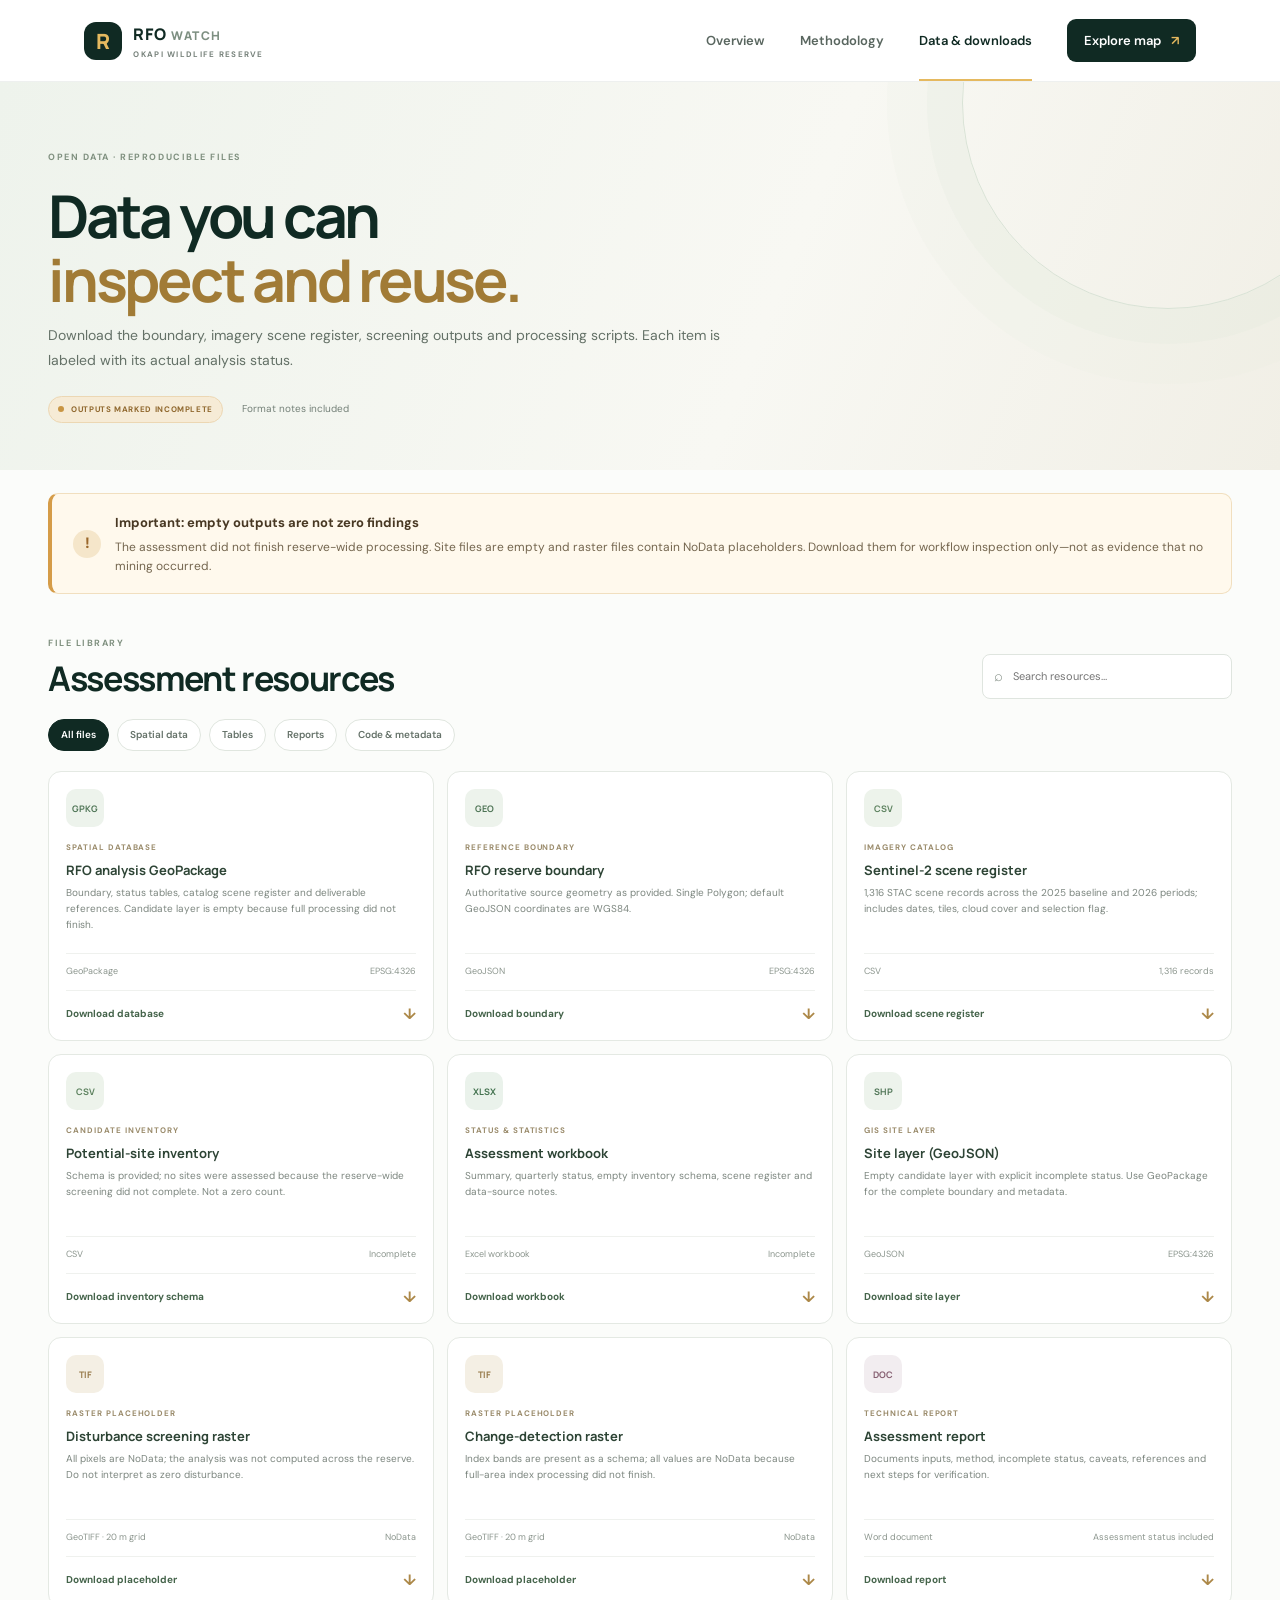
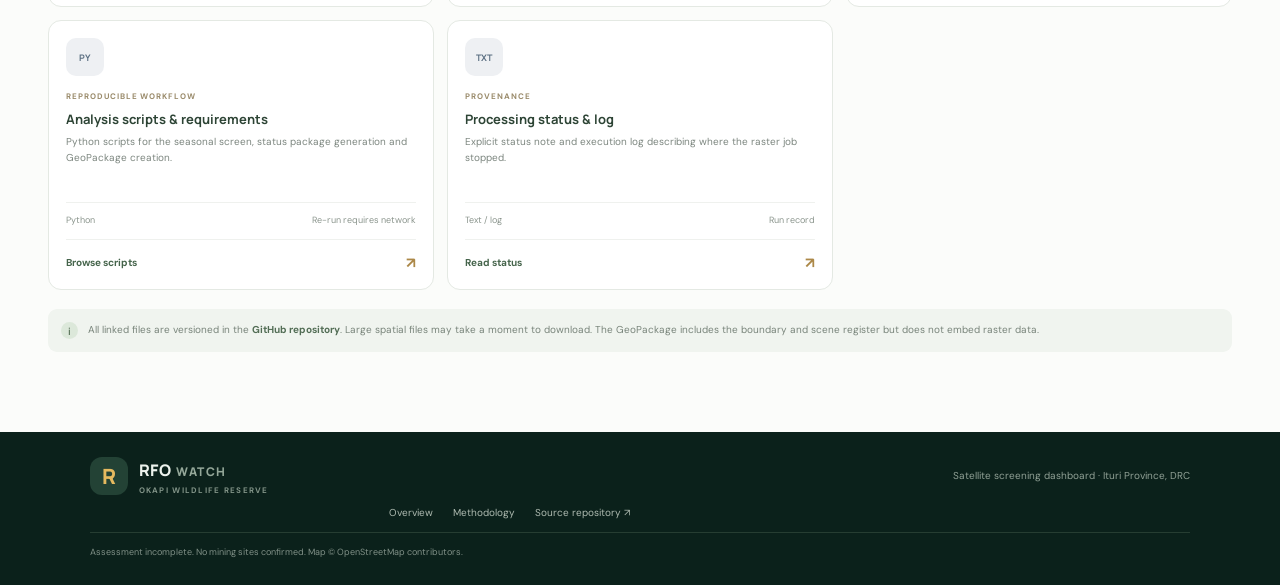
==== downloads.html @ 841d27ff "Add RFO monitoring dashboard and methodology pages Co-authored-by: Copilot <223556219+Copilot@users." ====
<!doctype html>
<html lang="en">
<head>
  <meta charset="utf-8"><meta name="viewport" content="width=device-width, initial-scale=1">
  <meta name="theme-color" content="#102a23">
  <meta name="description" content="Download RFO 2026 mining-screening data, reserve boundary, imagery scene register, GeoPackage, report and reproducible scripts.">
  <title>Data &amp; downloads — RFO Watch</title>
  <link rel="stylesheet" href="assets/site.css">
  <script defer src="assets/site.js"></script>
</head>
<body data-page="downloads">
  <a class="skip-link" href="#main">Skip to content</a>
  <header class="site-header"><a class="brand" href="index.html"><span class="brand-mark">R</span><span class="brand-copy"><strong>RFO<span>WATCH</span></strong><small>OKAPI WILDLIFE RESERVE</small></span></a><button class="menu-toggle" aria-expanded="false" aria-controls="primary-nav" aria-label="Open navigation"><span></span><span></span></button><nav class="primary-nav" id="primary-nav" aria-label="Main navigation"><a href="index.html">Overview</a><a href="methodology.html">Methodology</a><a class="active" href="downloads.html">Data &amp; downloads</a><a class="nav-cta" href="index.html#live-map">Explore map <span>↗</span></a></nav></header>
  <main id="main">
    <section class="page-hero"><div class="eyebrow eyebrow-dark">OPEN DATA · REPRODUCIBLE FILES</div><h1>Data you can<br><em>inspect and reuse.</em></h1><p>Download the boundary, imagery scene register, screening outputs and processing scripts. Each item is labeled with its actual analysis status.</p><div class="page-meta"><span class="status-pill"><i></i> OUTPUTS MARKED INCOMPLETE</span><span>Format notes included</span></div></section>
    <section class="status-banner status-banner-page"><div class="status-icon">!</div><div><strong>Important: empty outputs are not zero findings</strong><p>The assessment did not finish reserve-wide processing. Site files are empty and raster files contain NoData placeholders. Download them for workflow inspection only—not as evidence that no mining occurred.</p></div></section>
    <section class="downloads-wrap section-wrap">
      <div class="download-toolbar"><div><div class="eyebrow eyebrow-dark">FILE LIBRARY</div><h2>Assessment resources</h2></div><label class="search-box"><span aria-hidden="true">⌕</span><input type="search" id="download-search" placeholder="Search resources…" aria-label="Search downloadable resources"></label></div>
      <div class="download-filters" role="group" aria-label="Filter resources by type"><button class="filter-chip active" data-download-filter="all">All files</button><button class="filter-chip" data-download-filter="spatial">Spatial data</button><button class="filter-chip" data-download-filter="tables">Tables</button><button class="filter-chip" data-download-filter="reports">Reports</button><button class="filter-chip" data-download-filter="code">Code &amp; metadata</button></div>
      <div class="download-grid" id="download-grid">
        <article class="download-card" data-category="spatial" data-search="geopackage rfo boundary scenes database spatial gpkg">
          <div class="file-icon icon-gpkg">GPKG</div><div class="file-tag">SPATIAL DATABASE</div><h3>RFO analysis GeoPackage</h3><p>Boundary, status tables, catalog scene register and deliverable references. Candidate layer is empty because full processing did not finish.</p><div class="file-meta"><span>GeoPackage</span><span>EPSG:4326</span></div><a class="download-link" href="RFO_Mining_Analysis_2026/rfo26.gpkg" download>Download database <span>↓</span></a>
        </article>
        <article class="download-card" data-category="spatial" data-search="boundary rfo geojson polygon reserve">
          <div class="file-icon icon-geo">GEO</div><div class="file-tag">REFERENCE BOUNDARY</div><h3>RFO reserve boundary</h3><p>Authoritative source geometry as provided. Single Polygon; default GeoJSON coordinates are WGS84.</p><div class="file-meta"><span>GeoJSON</span><span>EPSG:4326</span></div><a class="download-link" href="RFO.json" download>Download boundary <span>↓</span></a>
        </article>
        <article class="download-card" data-category="tables" data-search="sentinel satellite scenes stac register imagery csv">
          <div class="file-icon icon-csv">CSV</div><div class="file-tag">IMAGERY CATALOG</div><h3>Sentinel-2 scene register</h3><p>1,316 STAC scene records across the 2025 baseline and 2026 periods; includes dates, tiles, cloud cover and selection flag.</p><div class="file-meta"><span>CSV</span><span>1,316 records</span></div><a class="download-link" href="RFO_Mining_Analysis_2026/intermediate/scenes.csv" download>Download scene register <span>↓</span></a>
        </article>
        <article class="download-card" data-category="tables" data-search="inventory candidates sites mining csv empty incomplete">
          <div class="file-icon icon-csv">CSV</div><div class="file-tag">CANDIDATE INVENTORY</div><h3>Potential-site inventory</h3><p>Schema is provided; no sites were assessed because the reserve-wide screening did not complete. Not a zero count.</p><div class="file-meta"><span>CSV</span><span>Incomplete</span></div><a class="download-link" href="RFO_Mining_Analysis_2026/tables/inventory.csv" download>Download inventory schema <span>↓</span></a>
        </article>
        <article class="download-card" data-category="tables" data-search="statistics excel workbook quarterly summary status data sources">
          <div class="file-icon icon-xls">XLSX</div><div class="file-tag">STATUS &amp; STATISTICS</div><h3>Assessment workbook</h3><p>Summary, quarterly status, empty inventory schema, scene register and data-source notes.</p><div class="file-meta"><span>Excel workbook</span><span>Incomplete</span></div><a class="download-link" href="RFO_Mining_Analysis_2026/tables/stats.xlsx" download>Download workbook <span>↓</span></a>
        </article>
        <article class="download-card" data-category="spatial" data-search="sites shapefile geojson mining empty candidate polygons">
          <div class="file-icon icon-geo">SHP</div><div class="file-tag">GIS SITE LAYER</div><h3>Site layer (GeoJSON)</h3><p>Empty candidate layer with explicit incomplete status. Use GeoPackage for the complete boundary and metadata.</p><div class="file-meta"><span>GeoJSON</span><span>EPSG:4326</span></div><a class="download-link" href="RFO_Mining_Analysis_2026/gis/sites.geojson" download>Download site layer <span>↓</span></a>
        </article>
        <article class="download-card" data-category="spatial" data-search="disturbance raster geotiff nodata not computed">
          <div class="file-icon icon-raster">TIF</div><div class="file-tag">RASTER PLACEHOLDER</div><h3>Disturbance screening raster</h3><p>All pixels are NoData; the analysis was not computed across the reserve. Do not interpret as zero disturbance.</p><div class="file-meta"><span>GeoTIFF · 20 m grid</span><span>NoData</span></div><a class="download-link" href="RFO_Mining_Analysis_2026/gis/disturbance.tif" download>Download placeholder <span>↓</span></a>
        </article>
        <article class="download-card" data-category="spatial" data-search="change detection indices raster geotiff nodata">
          <div class="file-icon icon-raster">TIF</div><div class="file-tag">RASTER PLACEHOLDER</div><h3>Change-detection raster</h3><p>Index bands are present as a schema; all values are NoData because full-area index processing did not finish.</p><div class="file-meta"><span>GeoTIFF · 20 m grid</span><span>NoData</span></div><a class="download-link" href="RFO_Mining_Analysis_2026/gis/change.tif" download>Download placeholder <span>↓</span></a>
        </article>
        <article class="download-card" data-category="reports" data-search="technical assessment report docx methodology limitations">
          <div class="file-icon icon-doc">DOC</div><div class="file-tag">TECHNICAL REPORT</div><h3>Assessment report</h3><p>Documents inputs, method, incomplete status, caveats, references and next steps for verification.</p><div class="file-meta"><span>Word document</span><span>Assessment status included</span></div><a class="download-link" href="RFO_Mining_Analysis_2026/reports/assessment.docx" download>Download report <span>↓</span></a>
        </article>
        <article class="download-card" data-category="code" data-search="python script reproducible analysis requirements code">
          <div class="file-icon icon-code">PY</div><div class="file-tag">REPRODUCIBLE WORKFLOW</div><h3>Analysis scripts &amp; requirements</h3><p>Python scripts for the seasonal screen, status package generation and GeoPackage creation.</p><div class="file-meta"><span>Python</span><span>Re-run requires network</span></div><a class="download-link" href="https://github.com/KIVUHUB-DRC/Mining-RFO/tree/main/RFO_Mining_Analysis_2026/scripts" rel="noopener">Browse scripts <span>↗</span></a>
        </article>
        <article class="download-card" data-category="code" data-search="processing status log provenance json">
          <div class="file-icon icon-code">TXT</div><div class="file-tag">PROVENANCE</div><h3>Processing status &amp; log</h3><p>Explicit status note and execution log describing where the raster job stopped.</p><div class="file-meta"><span>Text / log</span><span>Run record</span></div><a class="download-link" href="RFO_Mining_Analysis_2026/STATUS.txt" download>Read status <span>↗</span></a>
        </article>
      </div>
      <div class="empty-search" id="empty-search" hidden>No resources match that search. Try another term or choose “All files”.</div>
      <div class="download-footer-note"><span>i</span><p>All linked files are versioned in the <a href="https://github.com/KIVUHUB-DRC/Mining-RFO/tree/main/RFO_Mining_Analysis_2026" rel="noopener">GitHub repository</a>. Large spatial files may take a moment to download. The GeoPackage includes the boundary and scene register but does not embed raster data.</p></div>
    </section>
  </main>
  <footer class="site-footer"><a class="brand brand-footer" href="index.html"><span class="brand-mark">R</span><span class="brand-copy"><strong>RFO<span>WATCH</span></strong><small>OKAPI WILDLIFE RESERVE</small></span></a><p>Satellite screening dashboard · Ituri Province, DRC</p><div><a href="index.html">Overview</a><a href="methodology.html">Methodology</a><a href="https://github.com/KIVUHUB-DRC/Mining-RFO" rel="noopener">Source repository ↗</a></div><small class="footer-note">Assessment incomplete. No mining sites confirmed. Map © OpenStreetMap contributors.</small></footer>
</body>
</html>
---- assets/site.css ----
@import url('https://fonts.googleapis.com/css2?family=DM+Sans:wght@400;500;600;700&family=Manrope:wght@400;500;600;700;800&display=swap');

:root{--forest:#102a23;--forest-2:#173a30;--forest-3:#214a3d;--sage:#dfe9df;--sage-2:#eef3ed;--gold:#e5b95f;--gold-2:#f6ebcf;--ink:#17231f;--muted:#69746e;--line:#e4e9e3;--paper:#fbfcfa;--white:#fff;--warning:#a55b2a;--warning-bg:#fff6e8;--shadow:0 12px 40px rgba(22,46,36,.08);--radius:18px}
*{box-sizing:border-box}
html{scroll-behavior:smooth;scroll-padding-top:95px}
body{margin:0;background:var(--paper);color:var(--ink);font:15px/1.65 "DM Sans",sans-serif;-webkit-font-smoothing:antialiased}
img,canvas{max-width:100%}
a{color:inherit;text-decoration:none}
button,input,select{font:inherit}
.skip-link{position:absolute;left:1rem;top:-4rem;background:var(--forest);color:white;padding:.7rem 1rem;z-index:2000;border-radius:8px}.skip-link:focus{top:1rem}
.site-header{height:82px;padding:0 clamp(22px,6.6vw,112px);display:flex;align-items:center;justify-content:space-between;background:#fff;border-bottom:1px solid rgba(17,48,38,.07);position:sticky;top:0;z-index:1200}
.brand{display:flex;align-items:center;gap:11px;min-width:220px}.brand-mark{display:grid;place-items:center;background:var(--forest);color:var(--gold);width:38px;height:38px;border-radius:12px;font:800 21px "Manrope",sans-serif}.brand-copy{display:grid;line-height:1}.brand-copy strong{font:800 16px "Manrope",sans-serif;letter-spacing:.055em;color:var(--forest)}.brand-copy strong span{color:#7d8f81;font-size:12px;margin-left:4px;letter-spacing:.13em}.brand-copy small{margin-top:5px;font-size:8px;letter-spacing:.16em;color:#78837c;font-weight:700}
.primary-nav{display:flex;align-items:center;gap:35px;height:100%;font-size:13px;font-weight:600;color:#59665f}.primary-nav>a:not(.nav-cta){height:100%;display:flex;align-items:center;position:relative}.primary-nav>a.active{color:var(--forest)}.primary-nav>a.active:after{content:"";position:absolute;bottom:0;left:0;right:0;height:2px;background:var(--gold)}.nav-cta{background:var(--forest);color:#fff;padding:11px 17px;border-radius:9px;transition:.2s}.nav-cta:hover,.button-light:hover{background:#285343;color:white}.nav-cta span{color:var(--gold);margin-left:7px}.menu-toggle{display:none}
.hero{background:var(--forest);color:#fff;min-height:495px;display:grid;grid-template-columns:1.04fr .96fr;padding:68px clamp(24px,9vw,150px) 57px;overflow:hidden;position:relative}.hero:after{content:"";position:absolute;width:420px;height:420px;right:-190px;top:-250px;border:1px solid rgba(229,185,95,.15);border-radius:50%;box-shadow:0 0 0 38px rgba(229,185,95,.025),0 0 0 76px rgba(229,185,95,.025);pointer-events:none}
.hero-text{max-width:610px;position:relative;z-index:2}.eyebrow{font-size:10px;font-weight:700;letter-spacing:.17em;color:#a6c0ad;display:flex;align-items:center;gap:9px}.live-dot{height:7px;width:7px;border-radius:50%;display:inline-block;background:#8dd49e;box-shadow:0 0 0 4px rgba(141,212,158,.12)}.hero h1,.page-hero h1{font:700 clamp(42px,5vw,68px)/1.08 "Manrope",sans-serif;letter-spacing:-.055em;margin:28px 0 17px}.hero h1 em,.page-hero h1 em{font-style:normal;color:var(--gold)}.hero-text>p{max-width:520px;color:#c7d4ca;font-size:15px;line-height:1.8;margin:0}.hero-actions{display:flex;align-items:center;gap:25px;margin-top:27px}.button{display:inline-flex;align-items:center;justify-content:center;gap:18px;padding:13px 18px;border-radius:9px;font-size:13px;font-weight:700;transition:.18s}.button-light{background:#fff;color:var(--forest)}.button-light span{color:#a87825;font-size:19px;line-height:12px}.text-link{color:#e6ede7;font-size:13px;font-weight:600}.text-link span{color:var(--gold);margin-left:6px}.hero-footnote{display:flex;align-items:center;gap:9px;font-size:11px;color:#bdcbbf;margin-top:31px}.mini-shield{border:1px solid rgba(229,185,95,.65);color:var(--gold);width:18px;height:18px;border-radius:50%;display:grid;place-items:center;font-size:11px;font-weight:700}
.hero-visual{position:relative;min-height:345px;display:grid;place-items:center}.hero-orb{width:min(310px,70vw);aspect-ratio:1;border-radius:50%;position:relative;background:radial-gradient(circle at 54% 46%,rgba(104,145,98,.32),rgba(29,72,57,.48) 45%,rgba(16,42,35,.12) 72%);display:grid;place-items:center;border:1px solid rgba(213,226,207,.18);box-shadow:inset 0 0 55px rgba(116,161,110,.12),0 0 80px rgba(140,179,128,.08)}.hero-orb:before{content:"";position:absolute;width:69%;height:78%;left:17%;top:10%;border-radius:61% 39% 57% 43%/43% 53% 47% 57%;border:1px solid rgba(183,204,163,.45);transform:rotate(-26deg);background:repeating-linear-gradient(130deg,transparent 0 11px,rgba(168,195,150,.065) 12px 13px)}.hero-orb:after{content:"";position:absolute;width:50%;height:45%;left:21%;top:29%;border-radius:48% 52% 64% 36%/56% 43% 57% 44%;border:1px solid rgba(229,185,95,.57);transform:rotate(29deg)}.orb-core{position:absolute;width:14px;height:14px;border:3px solid rgba(239,201,112,.93);border-radius:50%;z-index:2;left:57%;top:40%;box-shadow:0 0 22px 6px rgba(229,185,95,.24)}.orb-label{z-index:2;color:#d7e3d3;font-size:9px;line-height:1.5;text-align:center;letter-spacing:.2em;margin-top:95px;margin-left:70px}.orbit{position:absolute;border:1px solid rgba(201,218,191,.13);width:365px;height:195px;border-radius:50%;transform:rotate(-26deg)}.orbit-two{width:410px;height:230px;transform:rotate(41deg);border-color:rgba(229,185,95,.12)}.visual-chip{position:absolute;z-index:3;display:flex;align-items:center;gap:9px;background:rgba(32,66,54,.9);border:1px solid rgba(232,239,231,.12);padding:11px 13px;border-radius:9px;font-size:9px;letter-spacing:.08em;color:#d5dfd5;box-shadow:0 10px 24px rgba(0,0,0,.12)}.chip-top{top:33px;right:7px}.chip-top b{color:var(--gold);font-size:10px}.chip-dot{width:6px;height:6px;background:#a0d4a0;border-radius:50%}.chip-bottom{bottom:26px;left:4px}.chip-bottom>span{color:var(--gold);font-weight:700}.chip-bottom i{font-style:normal;color:#a5b9a9;margin-left:7px}.visual-coordinate{position:absolute;bottom:6px;right:0;color:#a2b3a5;font-size:9px;letter-spacing:.12em}
.status-banner{margin:0 auto;max-width:1240px;transform:translateY(-1px);background:#fff9ed;border:1px solid #f1dfbf;border-left:4px solid #d59c48;border-radius:0 12px 12px 0;padding:16px 21px;display:flex;align-items:center;gap:14px;position:relative;z-index:3}.status-icon{width:28px;height:28px;border-radius:50%;display:grid;place-items:center;flex:none;background:#f5e6ca;color:#9a672b;font-weight:800}.status-banner strong{font-size:13px;color:#483823}.status-banner p{font-size:12px;color:#74664f;margin:3px 0 0}.status-banner>a{margin-left:auto;white-space:nowrap;color:#795622;font-size:12px;font-weight:700}.status-banner>a span{margin-left:5px}
.section-wrap{max-width:1240px;margin:0 auto;padding-left:28px;padding-right:28px}.metrics{display:grid;grid-template-columns:repeat(4,1fr);padding-top:31px;padding-bottom:38px}.metric{display:grid;grid-template-columns:40px 1fr;column-gap:13px;align-items:center;padding:7px 21px;border-right:1px solid var(--line);position:relative}.metric:first-child{padding-left:0}.metric:last-child{border:0}.metric-icon{grid-row:1/3;align-self:start;margin-top:7px;color:#768f7a;background:#edf2eb;width:36px;height:36px;border-radius:11px;display:grid;place-items:center;font-size:19px}.metric strong{font:700 29px/1.2 "Manrope",sans-serif;letter-spacing:-.06em;color:var(--forest)}.metric strong span{font-size:18px}.metric small{display:block;color:#77827b;font-weight:700;font-size:9px;letter-spacing:.1em;margin-top:5px}.metric>i{grid-column:2;font-style:normal;color:#9aa39d;font-size:10px;margin-top:5px}.metric-alert .metric-icon{background:#f8eddb;color:#a36c2e}.metric-alert strong{color:#94672f}
.map-section{padding-top:31px;padding-bottom:58px}.section-heading{display:flex;justify-content:space-between;align-items:end;gap:20px;margin-bottom:21px}.eyebrow-dark{color:#7f907f;font-size:9px}.section-heading h2,.download-toolbar h2{font:700 clamp(26px,3vw,34px)/1.2 "Manrope",sans-serif;letter-spacing:-.04em;color:var(--forest);margin:7px 0 7px}.section-heading p{color:var(--muted);max-width:690px;font-size:13px;margin:0}.quiet-link{font-size:12px;font-weight:700;color:#496452;padding:11px 0;white-space:nowrap}.quiet-link span{color:#b08439;margin-left:8px}.map-shell{display:grid;grid-template-columns:260px 1fr;background:#fff;border:1px solid var(--line);border-radius:var(--radius);overflow:hidden;box-shadow:var(--shadow);min-height:470px}.map-controls{padding:21px 19px 16px;display:flex;flex-direction:column;border-right:1px solid var(--line)}.control-head{display:flex;gap:11px;align-items:center;padding-bottom:19px;border-bottom:1px solid var(--line)}.control-symbol{width:36px;height:36px;background:var(--forest);color:var(--gold);border-radius:10px;display:grid;place-items:center;font-size:19px}.control-head strong{display:block;font:700 13px "Manrope",sans-serif;color:var(--forest)}.control-head small{display:block;margin-top:3px;color:#929b94;font-size:8px;letter-spacing:.13em;font-weight:700}.field-label{font-size:10px;font-weight:700;color:#657269;margin:16px 0 6px}.map-controls select{width:100%;border:1px solid #dfe5df;background:#fbfcfa;color:#34433a;border-radius:7px;padding:10px 11px;font-size:11px;outline-color:#99b09b}.map-controls select:disabled{opacity:.74}.layer-row{display:flex;align-items:center;justify-content:space-between;border-top:1px solid #eef0ed;padding:13px 0;font-size:10px;color:#425147}.layer-row:first-of-type{margin-top:17px}.layer-row span:first-child{display:flex;align-items:center;gap:9px}.layer-on,.layer-off{font-size:8px;letter-spacing:.07em;color:#62826c;font-weight:700}.layer-off{color:#aaa}.layer-muted{color:#929a94}.legend-boundary{display:inline-block;width:15px;height:10px;border:2px solid #d5aa54;border-radius:2px}.legend-sites{display:inline-block;width:9px;height:9px;background:#c35f42;border-radius:50%;opacity:.45}.legend-alert{display:inline-block;width:12px;height:12px;background:#d68b49;border-radius:2px;opacity:.38}.filter-note{font-size:10px;line-height:1.55;color:#8b928d;margin:7px 0 16px}.map-legend{border-top:1px solid var(--line);padding-top:13px;display:grid;gap:10px;color:#6b756e;font-size:10px}.map-legend strong{font-size:8px;letter-spacing:.14em;color:#929a94}.legend-halo{display:inline-block;width:14px;height:10px;background:#e8eee7;border-radius:2px;margin-right:4px}.method-mini{margin-top:auto;border-top:1px solid var(--line);padding-top:14px;color:#496452;font-size:10px;font-weight:700}.method-mini span{float:right;color:#a67d36}.map-wrap{position:relative;min-height:470px;background:#edf2ec}.map-wrap #rfo-map{position:absolute;inset:0;min-height:470px;background:#eaf0e8}.map-overlay{position:absolute;z-index:500;left:15px;top:14px;background:rgba(255,255,255,.94);border:1px solid rgba(28,63,46,.1);box-shadow:0 4px 14px #183d2818;border-radius:7px;padding:8px 11px;color:#57685d;font-size:8px;font-weight:700;letter-spacing:.1em}.overlay-dot{display:inline-block;width:6px;height:6px;background:#b58d45;border-radius:50%;margin-right:7px}.map-scale-note{position:absolute;z-index:500;right:12px;bottom:11px;background:rgba(255,255,255,.9);padding:5px 8px;border-radius:5px;color:#617066;font-size:9px}.map-caption{display:flex;align-items:flex-start;gap:9px;color:#737e76;font-size:11px;margin:12px 2px 0}.map-caption-icon{display:grid;place-items:center;flex:none;background:#e9efe8;color:#687e68;width:17px;height:17px;border-radius:50%;font:700 10px "Manrope",sans-serif}
.insights{padding-top:20px;padding-bottom:67px}.data-tag{font-size:9px;color:#7a877d;font-weight:700;letter-spacing:.1em;padding-bottom:5px}.data-tag .live-dot{width:6px;height:6px;box-shadow:none;background:#c39b51;margin-right:7px}.charts-grid{display:grid;grid-template-columns:1.42fr .8fr;gap:17px}.chart-card{background:white;border:1px solid var(--line);border-radius:15px;padding:20px 21px;box-shadow:0 7px 24px rgba(18,44,32,.035)}.chart-title{display:flex;justify-content:space-between;align-items:flex-start}.chart-title>div{display:flex;align-items:center;gap:10px}.chart-index{color:#b29258;font:700 10px "Manrope",sans-serif}.chart-title h3{margin:0;color:var(--forest);font:700 14px "Manrope",sans-serif}.chart-unit{font-size:8px;letter-spacing:.12em;color:#9aa39c;font-weight:700}.chart-canvas{height:236px;margin-top:15px}.chart-canvas canvas{width:100%!important;height:100%!important}.chart-legend{display:flex;align-items:center;gap:15px;margin-top:11px;color:#5f6b62;font-size:10px}.chart-legend span{display:flex;align-items:center;gap:6px}.chart-legend i,.triage-key i{width:8px;height:8px;display:inline-block;border-radius:2px}.dot-2025{background:#94a997}.dot-2026{background:#c9a65d}.chart-legend small{margin-left:auto;color:#98a099;font-size:9px}.donut-wrap{width:205px;height:180px;margin:16px auto 4px;position:relative}.donut-wrap canvas{width:100%!important;height:100%!important}.donut-center{position:absolute;inset:0;display:grid;align-content:center;justify-items:center;pointer-events:none}.donut-center strong{font:700 25px "Manrope",sans-serif;letter-spacing:-.04em;color:var(--forest)}.donut-center span{font-size:8px;letter-spacing:.11em;color:#869188;font-weight:700}.triage-key{display:grid;gap:9px;padding:3px 7px;color:#778279;font-size:10px}.triage-key span{display:flex;align-items:center;gap:7px}.triage-key b{color:#39473e}.dot-selected{background:#c5a35b}.dot-remaining{background:#e8ede7}.small-caveat{font-size:9px;color:#929b94;border-top:1px solid var(--line);padding-top:10px;margin:12px 0 0;line-height:1.5}.insight-note{display:flex;gap:11px;margin-top:14px;padding:13px 15px;background:#f0f4ee;border-radius:9px;color:#6b786d;font-size:11px}.insight-note>span{font-size:15px;color:#a9884d}.insight-note p{margin:0}.insight-note strong{color:#415447}.insight-note a{font-weight:700;color:#4e6d54}
.next-steps{background:var(--forest);color:white;padding:44px 28px}.next-inner{max-width:1184px;margin:auto;display:flex;justify-content:space-between;align-items:center;gap:30px}.next-inner .eyebrow{color:#9bb39f}.next-inner h2{font:700 29px/1.25 "Manrope",sans-serif;letter-spacing:-.04em;margin:11px 0}.next-inner p{margin:0;color:#bdcbbf;font-size:12px}.next-actions{display:flex;gap:10px;flex-wrap:wrap}.button-gold{background:var(--gold);color:#1f3224}.button-gold:hover{background:#f0ce84}.button-outline{border:1px solid #6b8374;color:#fff}.button-outline:hover{background:#254b3b}.site-footer{background:#0b211b;color:#c1cec3;min-height:150px;padding:25px clamp(24px,7vw,112px);display:grid;grid-template-columns:1fr 1fr;align-items:center;gap:10px 20px}.brand-footer .brand-mark{background:#234235}.brand-footer .brand-copy strong{color:#edf3ed}.brand-footer .brand-copy strong span{color:#94a799}.brand-footer .brand-copy small{color:#829488}.site-footer>p{justify-self:end;font-size:10px;color:#91a196}.site-footer>div{display:flex;gap:20px;justify-self:end;font-size:10px;color:#afbbb1}.site-footer>div a:hover{color:var(--gold)}.footer-note{grid-column:1/-1;color:#809087;font-size:9px;border-top:1px solid #263d32;padding-top:12px}

.page-hero{background:linear-gradient(112deg,#eef3ec 0%,#f8f8f3 60%,#f1efe6 100%);padding:68px max(28px,calc((100vw - 1184px)/2)) 47px;position:relative;overflow:hidden}.page-hero:after{content:"";position:absolute;right:-94px;top:-185px;width:410px;height:410px;border:1px solid #d9e3d6;border-radius:50%;box-shadow:0 0 0 35px #dce5d733,0 0 0 75px #dce5d722}.page-hero .eyebrow{position:relative;z-index:1}.page-hero h1{font-size:clamp(39px,5vw,59px);color:var(--forest);margin:19px 0 12px;position:relative;z-index:1}.page-hero h1 em{color:#a17b36}.page-hero>p{max-width:700px;color:#647167;font-size:14px;line-height:1.8;position:relative;z-index:1;margin:0}.page-meta{display:flex;align-items:center;gap:19px;flex-wrap:wrap;margin-top:22px;color:#748078;font-size:10px;position:relative;z-index:1}.status-pill{display:inline-flex;align-items:center;gap:7px;color:#8f672d;background:#f6ebd6;border:1px solid #ecd7b3;padding:6px 9px;border-radius:20px;font-size:8px;font-weight:700;letter-spacing:.08em}.status-pill i{width:6px;height:6px;border-radius:50%;background:#c89543}.status-banner-page{max-width:1184px;transform:none;margin:23px auto 0;border-radius:10px}
.method-layout{display:grid;grid-template-columns:190px minmax(0,820px);gap:64px;padding-top:46px;padding-bottom:80px;align-items:start}.method-index{position:sticky;top:105px;border-left:1px solid #dce3db;display:grid;padding-left:15px;gap:12px;font-size:11px;color:#738078}.method-index span{font-size:8px;letter-spacing:.13em;font-weight:700;color:#95a097;margin-bottom:4px}.method-index a:hover,.method-index a:focus{color:#8e6d36}.method-content h2{font:700 25px "Manrope",sans-serif;letter-spacing:-.04em;color:var(--forest);margin:7px 0 10px}.method-content section{scroll-margin-top:100px}.method-content>section+section{margin-top:58px;padding-top:38px;border-top:1px solid var(--line)}.method-content p{font-size:12px;color:#6d7971;line-height:1.75}.section-intro{font-size:13px!important}.timeline{display:grid;margin-top:27px}.timeline-step{display:grid;grid-template-columns:40px 1fr;gap:15px;position:relative;padding-bottom:26px}.timeline-step:not(:last-child):before{content:"";position:absolute;width:1px;background:#dce4dc;left:18px;top:35px;bottom:-1px}.step-number{position:relative;z-index:1;background:#edf2eb;color:#54735a;border:1px solid #dce6da;border-radius:50%;width:37px;height:37px;display:grid;place-items:center;font:700 11px "Manrope",sans-serif}.step-state{font-size:8px;letter-spacing:.1em;font-weight:700;color:#728877}.state-partial{color:#a27c3c}.state-pending{color:#929b94}.timeline-step h3{font:700 14px "Manrope",sans-serif;color:#314639;margin:5px 0}.timeline-step p{margin:0}.timeline-step code{font-size:10px;color:#59725e;background:#f0f4ef;padding:2px 5px;border-radius:4px}.method-block>p{margin-top:0}.index-grid{display:grid;grid-template-columns:1fr 1fr;gap:10px;margin-top:17px}.index-grid article{border:1px solid var(--line);background:#fff;border-radius:10px;padding:14px}.index-grid b{font:700 13px "Manrope",sans-serif;color:var(--forest)}.index-grid code{display:block;white-space:normal;margin-top:7px;font-size:9px;color:#75857a;background:#f2f5f1;border-radius:5px;padding:7px}.index-grid p{margin:8px 0 0;font-size:10px}.criteria-card{background:#f0f4ee;border-radius:11px;padding:15px;display:grid;grid-template-columns:1fr 1fr;gap:11px}.criteria-card div{display:grid;gap:4px}.criteria-card strong{font:700 13px "Manrope",sans-serif;color:#31503b}.criteria-card span{font-size:8px;letter-spacing:.11em;color:#829085;font-weight:700}.clean-list{padding-left:18px;color:#68756c;font-size:11px;line-height:1.8}.clean-list li{padding-left:3px;margin:4px 0}.callout-note{padding:12px 14px;background:#fff6e8;border-left:3px solid #d4a65c;border-radius:0 8px 8px 0;color:#776548!important;font-size:11px!important}.quality-grid{display:grid;grid-template-columns:1fr 1fr;gap:12px}.quality-grid article{background:#fff;border:1px solid var(--line);border-radius:10px;padding:14px}.quality-grid article>span{font:700 9px "Manrope",sans-serif;color:#b29258}.quality-grid h3{font:700 12px "Manrope",sans-serif;color:#354b3c;margin:5px 0}.quality-grid p{margin:0;font-size:10px}.limitation-card{display:flex;gap:12px;padding:15px;background:#fff7eb;border:1px solid #f0dfc2;border-radius:10px;margin:17px 0}.limitation-mark{flex:none;width:25px;height:25px;display:grid;place-items:center;border-radius:50%;background:#f0dfc2;color:#9a6d30;font-weight:700}.limitation-card b{font:700 12px "Manrope",sans-serif;color:#765a31}.limitation-card p{margin:4px 0 0}.source-list{display:grid;border:1px solid var(--line);border-radius:10px;overflow:hidden;margin:16px 0}.source-list a{background:#fff;padding:12px 14px;font-size:10px;color:#526357;border-bottom:1px solid var(--line)}.source-list a:last-child{border:0}.source-list a span{float:right;color:#ab8746}.source-list a:hover{background:#f3f6f1}.method-content code{font-family:ui-monospace,SFMono-Regular,Consolas,monospace}
.downloads-wrap{padding-top:42px;padding-bottom:80px}.download-toolbar{display:flex;justify-content:space-between;align-items:end;gap:25px}.download-toolbar h2{margin-bottom:0}.search-box{display:flex;align-items:center;gap:8px;width:250px;padding:9px 11px;border:1px solid #dfe5df;background:#fff;border-radius:8px;color:#879289}.search-box input{width:100%;border:0;outline:0;background:transparent;color:var(--ink);font-size:11px}.download-filters{display:flex;gap:8px;flex-wrap:wrap;margin:20px 0}.filter-chip{border:1px solid #e0e6df;background:#fff;color:#657269;padding:7px 12px;border-radius:30px;font-size:10px;font-weight:600;cursor:pointer}.filter-chip:hover,.filter-chip.active{background:var(--forest);border-color:var(--forest);color:white}.download-grid{display:grid;grid-template-columns:repeat(3,1fr);gap:13px}.download-card{background:#fff;border:1px solid var(--line);border-radius:13px;padding:17px 17px 14px;display:flex;flex-direction:column;min-height:270px;transition:transform .18s,box-shadow .18s}.download-card:hover{transform:translateY(-2px);box-shadow:var(--shadow)}.download-card[hidden]{display:none}.file-icon{width:38px;height:38px;border-radius:10px;display:grid;place-items:center;font:700 9px "Manrope",sans-serif;margin-bottom:14px}.icon-gpkg,.icon-geo{background:#edf3ec;color:#4e7455}.icon-csv{background:#edf3eb;color:#5c815e}.icon-xls{background:#eaf2eb;color:#42714e}.icon-raster{background:#f4efe4;color:#957746}.icon-doc{background:#f2edf0;color:#855e70}.icon-code{background:#eef0f3;color:#596d80}.file-tag{font-size:8px;font-weight:700;letter-spacing:.12em;color:#9a8b6b}.download-card h3{font:700 13px "Manrope",sans-serif;color:#2d4435;margin:6px 0}.download-card p{font-size:10px;color:#7c867f;line-height:1.6;margin:0 0 13px}.file-meta{display:flex;justify-content:space-between;gap:8px;border-top:1px solid #eff1ee;padding-top:10px;margin-top:auto;color:#8b958d;font-size:9px}.download-link{border-top:1px solid #eff1ee;margin-top:11px;padding-top:11px;display:flex;justify-content:space-between;align-items:center;color:#45644b;font-size:10px;font-weight:700}.download-link span{font-size:15px;color:#ac8848}.download-link:hover{color:#967236}.download-footer-note{display:flex;gap:10px;background:#f0f4ef;border-radius:9px;padding:13px;margin-top:19px;color:#78847a;font-size:10px}.download-footer-note>span{display:grid;place-items:center;flex:none;width:17px;height:17px;border-radius:50%;background:#dce8da;color:#617a61;font:700 10px "Manrope",sans-serif}.download-footer-note p{margin:0}.download-footer-note a{font-weight:700;color:#526d55}.empty-search{padding:24px;text-align:center;color:#768178;font-size:12px}

.leaflet-container{font-family:"DM Sans",sans-serif}.leaflet-control-attribution{font-size:9px!important}.leaflet-popup-content-wrapper,.leaflet-popup-tip{background:#fff}.leaflet-popup-content{font-size:11px;color:#425147}.leaflet-popup-content b{color:#19392d}.leaflet-control-zoom a{color:var(--forest)!important}
@media(max-width:900px){.site-header{padding:0 24px}.primary-nav{gap:20px}.hero{padding-left:7vw;padding-right:7vw}.status-banner{margin-left:20px;margin-right:20px}.section-wrap{padding-left:22px;padding-right:22px}.metrics{grid-template-columns:repeat(2,1fr);gap:14px 0}.metric:nth-child(2){border-right:0}.metric:nth-child(3){padding-left:0}.charts-grid{grid-template-columns:1fr 1fr}.chart-legend small{display:none}.method-layout{grid-template-columns:150px 1fr;gap:34px}.download-grid{grid-template-columns:repeat(2,1fr)}}
@media(max-width:680px){.site-header{height:68px;padding:0 17px}.brand{min-width:0}.brand-mark{width:34px;height:34px}.brand-copy strong{font-size:14px}.menu-toggle{display:grid;gap:5px;background:white;border:1px solid var(--line);border-radius:8px;padding:9px;cursor:pointer}.menu-toggle span{width:17px;height:2px;background:var(--forest);display:block}.primary-nav{display:none;position:absolute;left:0;right:0;top:68px;background:#fff;height:auto;padding:10px 18px 18px;box-shadow:0 12px 20px #173a3015;align-items:stretch;gap:0;flex-direction:column}.primary-nav.open{display:flex}.primary-nav>a:not(.nav-cta){height:auto;padding:12px 4px;border-bottom:1px solid #f0f2ef}.primary-nav>a.active:after{display:none}.nav-cta{text-align:center;margin-top:12px}.hero{grid-template-columns:1fr;padding:44px 22px 25px;min-height:0}.hero h1{font-size:44px;margin-top:20px}.hero-text>p{font-size:13px}.hero-visual{min-height:285px;margin-top:2px}.hero-orb{width:230px}.orbit{width:280px;height:150px}.orbit-two{width:320px;height:180px}.chip-top{right:1px;top:20px}.chip-bottom{left:0;bottom:15px}.hero-footnote{font-size:10px}.status-banner{margin:0 12px;align-items:flex-start;padding:13px;gap:9px}.status-banner strong{font-size:11px}.status-banner p{font-size:10px}.status-banner>a{display:none}.status-icon{width:23px;height:23px}.metrics{padding-top:24px;padding-bottom:25px;gap:8px 0}.metric{padding:8px 9px;grid-template-columns:30px 1fr;column-gap:8px}.metric-icon{width:28px;height:28px;font-size:15px}.metric strong{font-size:23px}.metric small{font-size:7px;letter-spacing:.04em}.metric>i{font-size:8px}.section-wrap{padding-left:16px;padding-right:16px}.map-section{padding-top:22px;padding-bottom:40px}.section-heading{display:block}.section-heading h2,.download-toolbar h2{font-size:27px}.section-heading p{font-size:11px}.quiet-link{display:inline-block;padding:8px 0}.map-shell{grid-template-columns:1fr}.map-controls{order:2;border-right:0;border-top:1px solid var(--line);padding:15px}.map-wrap{min-height:350px}.map-wrap #rfo-map{min-height:350px}.control-head{padding-bottom:12px}.map-controls .field-label{margin-top:11px}.map-legend{grid-template-columns:1fr 1fr}.method-mini{margin-top:15px}.map-caption{font-size:10px}.insights{padding-top:8px;padding-bottom:40px}.data-tag{display:inline-block;margin-top:11px}.charts-grid{grid-template-columns:1fr}.chart-card{padding:16px}.chart-canvas{height:210px}.chart-legend{flex-wrap:wrap}.chart-legend small{width:100%;margin-left:0}.donut-wrap{height:160px}.next-steps{padding:32px 19px}.next-inner{display:block}.next-inner h2{font-size:25px}.next-actions{margin-top:20px}.button{padding:11px 13px;font-size:11px}.site-footer{grid-template-columns:1fr;padding:22px 18px}.site-footer>p,.site-footer>div{justify-self:start;margin:5px 0}.site-footer>div{flex-wrap:wrap;gap:12px}.footer-note{grid-column:1}.page-hero{padding:42px 20px 30px}.page-hero h1{font-size:42px}.page-hero>p{font-size:12px}.page-meta{gap:9px}.status-banner-page{margin:14px 12px 0}.method-layout{display:block;padding-top:28px}.method-index{position:relative;top:auto;display:flex;gap:12px;overflow:auto;white-space:nowrap;padding:10px 0;border-left:0;border-bottom:1px solid var(--line);margin-bottom:30px}.method-index span{display:none}.method-index a{font-size:10px;background:#eff3ed;padding:6px 9px;border-radius:20px}.method-content h2{font-size:22px}.method-content>section+section{margin-top:40px;padding-top:27px}.timeline-step{grid-template-columns:33px 1fr;gap:10px}.step-number{width:31px;height:31px}.timeline-step:not(:last-child):before{left:15px;top:31px}.timeline-step h3{font-size:12px}.timeline-step p{font-size:10px}.index-grid{grid-template-columns:1fr}.criteria-card{padding:12px}.quality-grid{gap:8px}.quality-grid article{padding:11px}.downloads-wrap{padding-top:27px}.download-toolbar{display:block}.search-box{width:100%;margin-top:15px}.download-filters{gap:6px}.filter-chip{font-size:9px;padding:7px 10px}.download-grid{grid-template-columns:1fr}.download-card{min-height:230px}.download-card p{font-size:11px}.page-hero:after{opacity:.5}}
@media(prefers-reduced-motion:reduce){*,*::before,*::after{scroll-behavior:auto!important;transition:none!important;animation:none!important}}
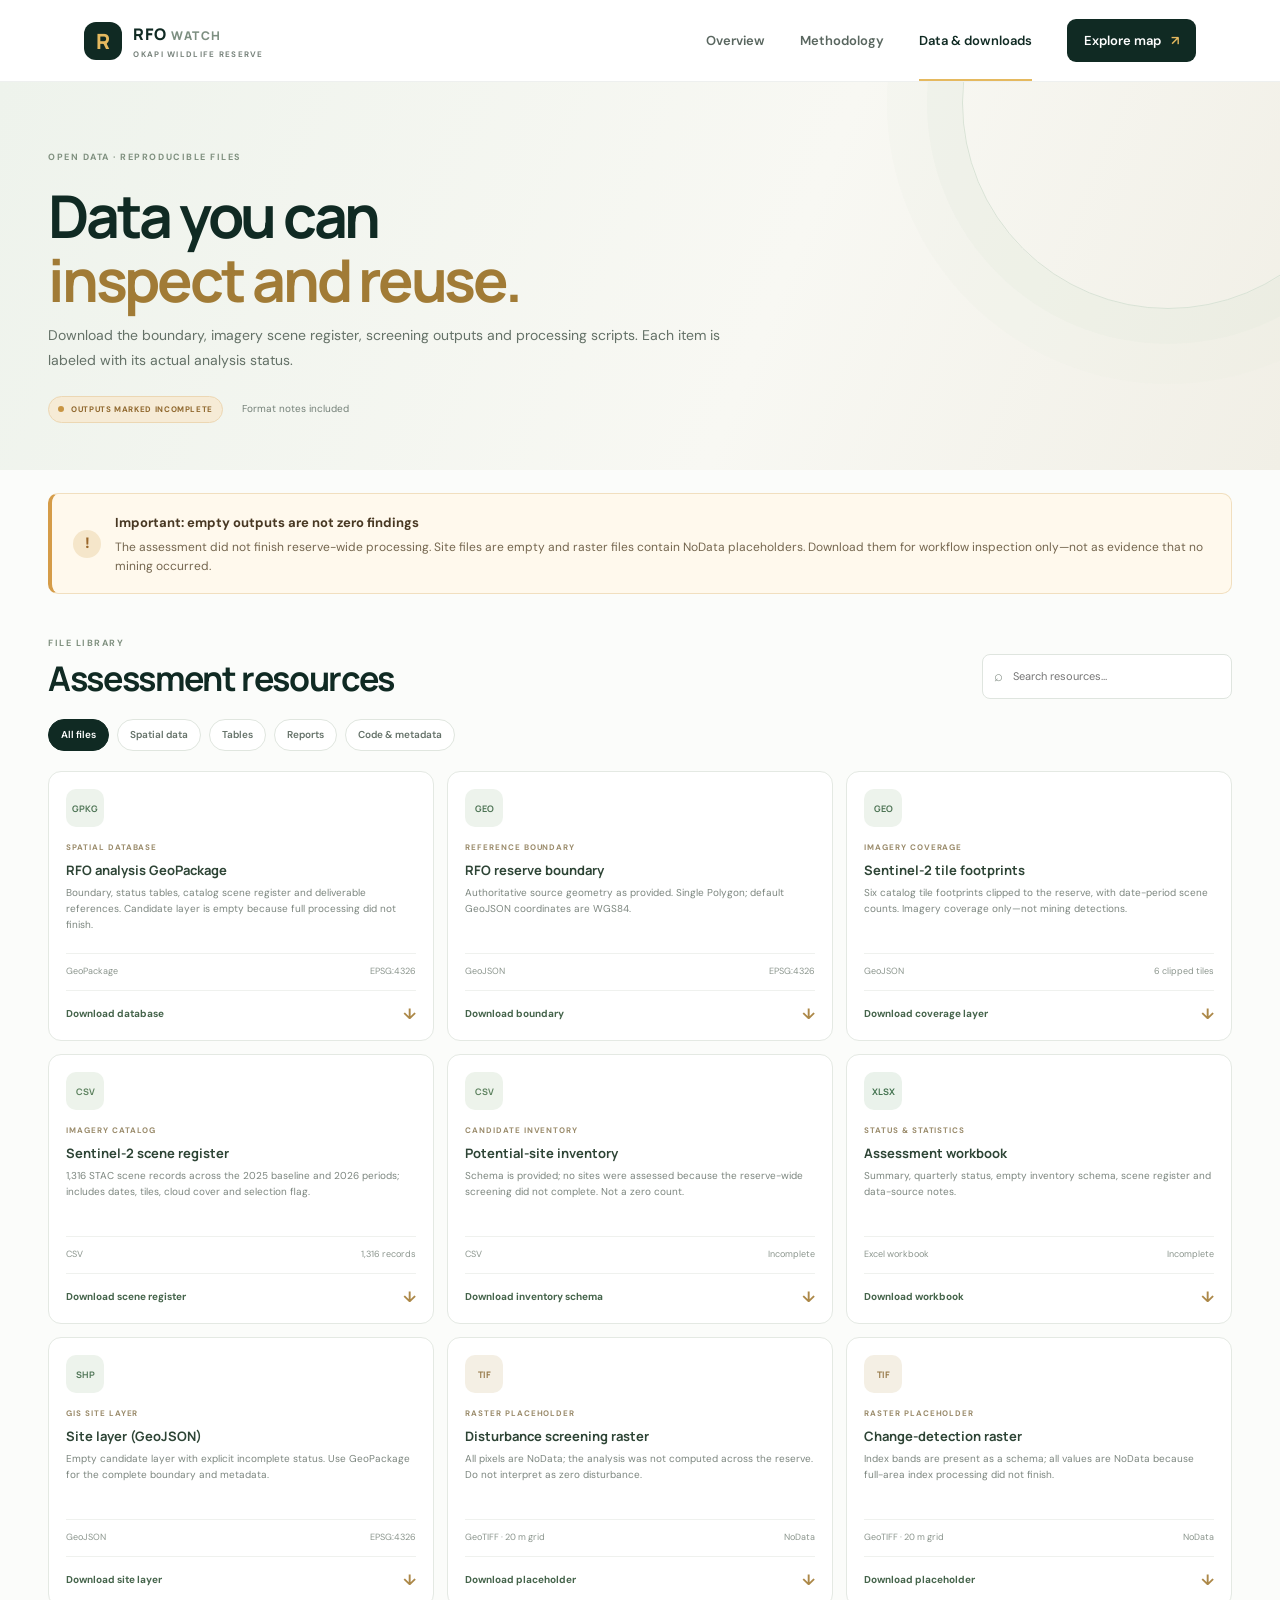
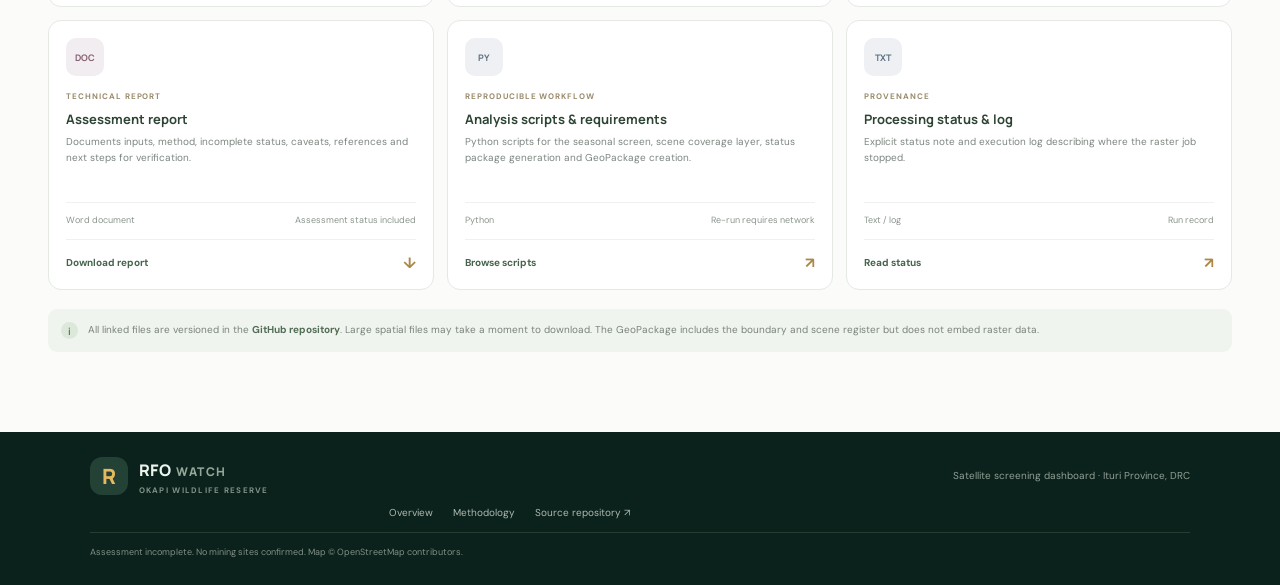
==== commit 4ecb0902: "Display clipped Sentinel-2 coverage on map Co-authored-by: Copilot <223556219+Copilot@users.noreply." ====
--- a/downloads.html
+++ b/downloads.html
@@ -24,6 +24,9 @@
         <article class="download-card" data-category="spatial" data-search="boundary rfo geojson polygon reserve">
           <div class="file-icon icon-geo">GEO</div><div class="file-tag">REFERENCE BOUNDARY</div><h3>RFO reserve boundary</h3><p>Authoritative source geometry as provided. Single Polygon; default GeoJSON coordinates are WGS84.</p><div class="file-meta"><span>GeoJSON</span><span>EPSG:4326</span></div><a class="download-link" href="RFO.json" download>Download boundary <span>↓</span></a>
         </article>
+        <article class="download-card" data-category="spatial" data-search="sentinel-2 scene tile footprints coverage imagery catalog geojson">
+          <div class="file-icon icon-geo">GEO</div><div class="file-tag">IMAGERY COVERAGE</div><h3>Sentinel-2 tile footprints</h3><p>Six catalog tile footprints clipped to the reserve, with date-period scene counts. Imagery coverage only—not mining detections.</p><div class="file-meta"><span>GeoJSON</span><span>6 clipped tiles</span></div><a class="download-link" href="RFO_Mining_Analysis_2026/gis/coverage.geojson" download>Download coverage layer <span>↓</span></a>
+        </article>
         <article class="download-card" data-category="tables" data-search="sentinel satellite scenes stac register imagery csv">
           <div class="file-icon icon-csv">CSV</div><div class="file-tag">IMAGERY CATALOG</div><h3>Sentinel-2 scene register</h3><p>1,316 STAC scene records across the 2025 baseline and 2026 periods; includes dates, tiles, cloud cover and selection flag.</p><div class="file-meta"><span>CSV</span><span>1,316 records</span></div><a class="download-link" href="RFO_Mining_Analysis_2026/intermediate/scenes.csv" download>Download scene register <span>↓</span></a>
         </article>
@@ -46,7 +49,7 @@
           <div class="file-icon icon-doc">DOC</div><div class="file-tag">TECHNICAL REPORT</div><h3>Assessment report</h3><p>Documents inputs, method, incomplete status, caveats, references and next steps for verification.</p><div class="file-meta"><span>Word document</span><span>Assessment status included</span></div><a class="download-link" href="RFO_Mining_Analysis_2026/reports/assessment.docx" download>Download report <span>↓</span></a>
         </article>
         <article class="download-card" data-category="code" data-search="python script reproducible analysis requirements code">
-          <div class="file-icon icon-code">PY</div><div class="file-tag">REPRODUCIBLE WORKFLOW</div><h3>Analysis scripts &amp; requirements</h3><p>Python scripts for the seasonal screen, status package generation and GeoPackage creation.</p><div class="file-meta"><span>Python</span><span>Re-run requires network</span></div><a class="download-link" href="https://github.com/KIVUHUB-DRC/Mining-RFO/tree/main/RFO_Mining_Analysis_2026/scripts" rel="noopener">Browse scripts <span>↗</span></a>
+          <div class="file-icon icon-code">PY</div><div class="file-tag">REPRODUCIBLE WORKFLOW</div><h3>Analysis scripts &amp; requirements</h3><p>Python scripts for the seasonal screen, scene coverage layer, status package generation and GeoPackage creation.</p><div class="file-meta"><span>Python</span><span>Re-run requires network</span></div><a class="download-link" href="https://github.com/KIVUHUB-DRC/Mining-RFO/tree/main/RFO_Mining_Analysis_2026/scripts" rel="noopener">Browse scripts <span>↗</span></a>
         </article>
         <article class="download-card" data-category="code" data-search="processing status log provenance json">
           <div class="file-icon icon-code">TXT</div><div class="file-tag">PROVENANCE</div><h3>Processing status &amp; log</h3><p>Explicit status note and execution log describing where the raster job stopped.</p><div class="file-meta"><span>Text / log</span><span>Run record</span></div><a class="download-link" href="RFO_Mining_Analysis_2026/STATUS.txt" download>Read status <span>↗</span></a>
